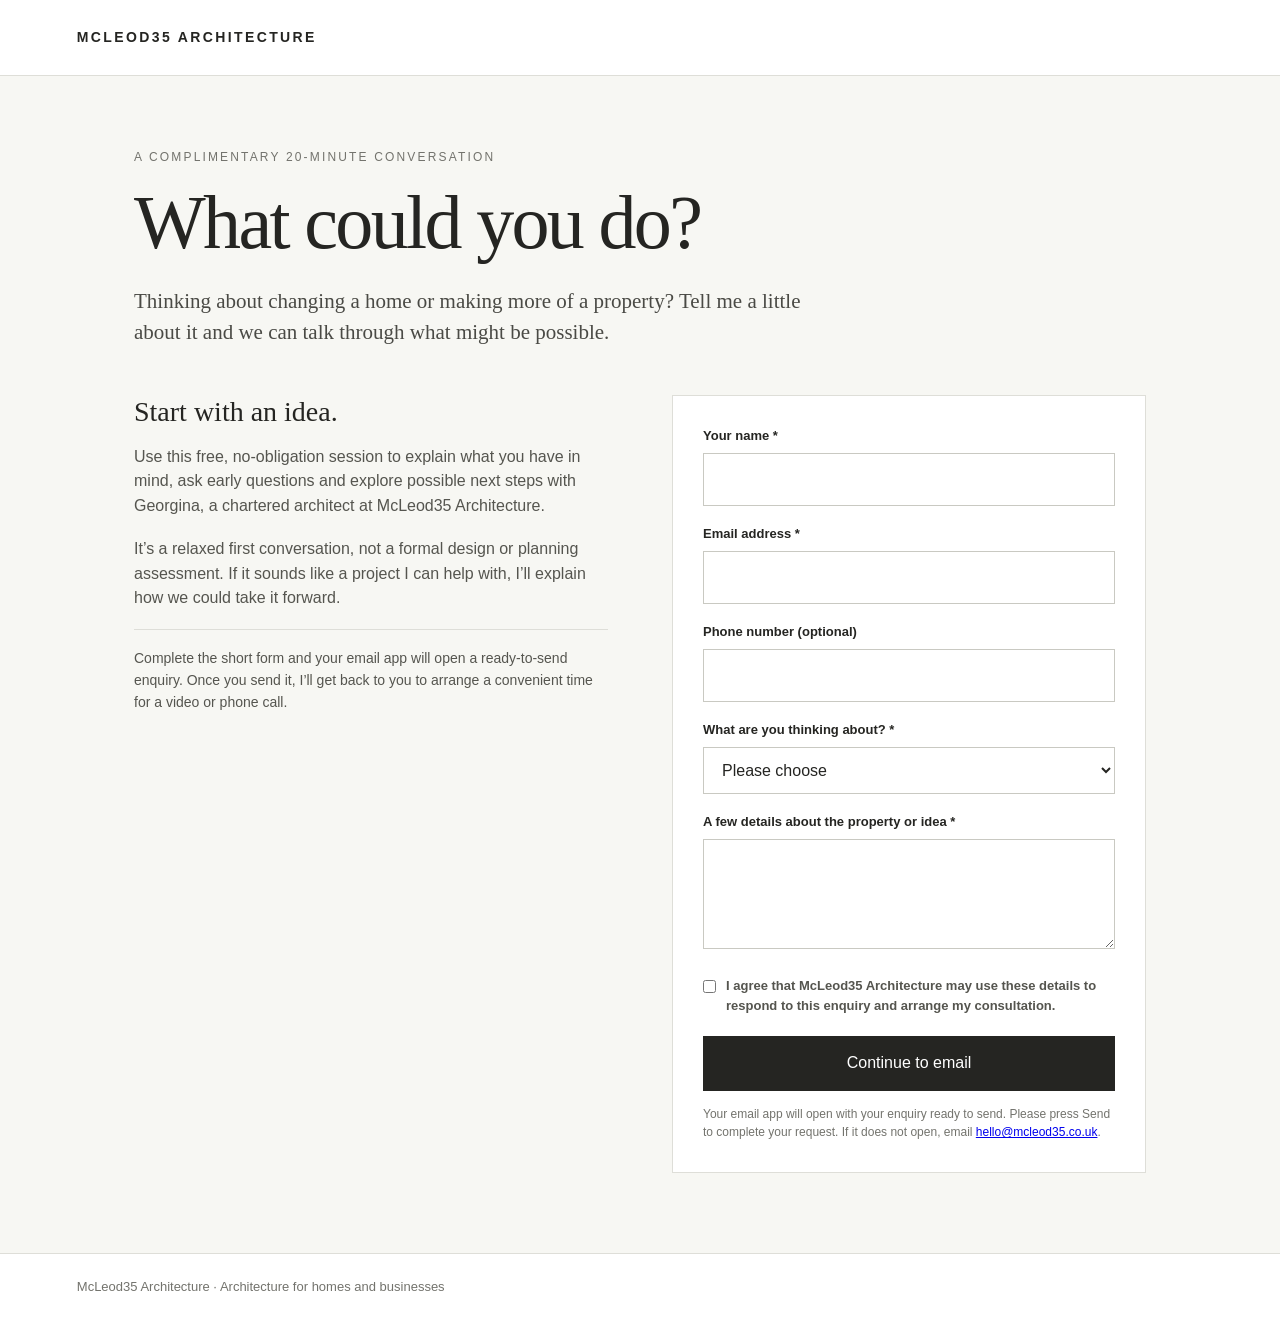
==== what-could-you-do.html @ c39d5f46 "Add files via upload" ====
<!doctype html>
<html lang="en">
<head>
  <meta charset="utf-8">
  <meta name="viewport" content="width=device-width, initial-scale=1">
  <meta name="robots" content="noindex, nofollow">
  <meta name="description" content="Book a free 20-minute What could you do? consultation with McLeod35 Architecture.">
  <title>What could you do? | McLeod35 Architecture</title>
  <style>
    :root{--ink:#252522;--muted:#73736d;--line:#deded8;--paper:#f7f7f3;--accent:#a9a58e;--white:#fff}
    *{box-sizing:border-box}
    body{margin:0;background:var(--paper);color:var(--ink);font:16px/1.55 Inter,Arial,sans-serif}
    .top{padding:25px 6vw;border-bottom:1px solid var(--line);background:var(--white)}
    .brand{font-size:14px;letter-spacing:.17em;text-transform:uppercase;font-weight:600;text-decoration:none;color:inherit}
    main{max-width:1060px;margin:0 auto;padding:72px 24px 80px}
    .eyebrow{font-size:12px;letter-spacing:.18em;text-transform:uppercase;color:var(--muted);margin:0 0 18px}
    h1{font-family:Georgia,serif;font-weight:400;letter-spacing:-.035em;font-size:clamp(42px,7vw,76px);line-height:1.02;max-width:720px;margin:0 0 24px}
    .intro{font-family:Georgia,serif;font-size:21px;line-height:1.5;max-width:670px;color:#4a4a45;margin:0 0 46px}
    .layout{display:grid;grid-template-columns:1fr 1fr;gap:64px;align-items:start}
    h2{font:400 28px/1.2 Georgia,serif;margin:0 0 16px}
    .details p{color:#55554f;margin:0 0 18px}
    .note{border-top:1px solid var(--line);padding-top:18px;margin-top:26px;color:var(--muted);font-size:14px}
    form{background:var(--white);padding:30px;border:1px solid var(--line)}
    label{display:block;font-size:13px;font-weight:600;margin:0 0 7px}
    input,select,textarea{width:100%;border:1px solid #c9c9c2;background:#fff;border-radius:0;padding:13px 14px;font:inherit;color:var(--ink);margin-bottom:18px}
    input:focus,select:focus,textarea:focus{outline:2px solid var(--accent);outline-offset:1px}
    textarea{min-height:110px;resize:vertical}
    .consent{display:flex;gap:10px;align-items:flex-start;font-size:13px;color:#55554f;margin:1px 0 20px}
    .consent input{width:auto;margin:4px 0 0;flex:none}
    button{border:0;background:var(--ink);color:white;padding:15px 22px;font:inherit;cursor:pointer;width:100%}
    button:hover{background:#44443f}
    .small{font-size:12px;color:var(--muted);margin:14px 0 0}
    footer{border-top:1px solid var(--line);padding:23px 6vw;color:var(--muted);font-size:13px;background:var(--white)}
    .hp{position:absolute;left:-10000px;width:1px;height:1px;overflow:hidden}
    @media(max-width:720px){main{padding-top:48px}.layout{grid-template-columns:1fr;gap:32px}form{padding:22px}.intro{font-size:19px}}
  </style>
</head>
<body>
  <header class="top"><a class="brand" href="https://www.mcleod35.co.uk/">McLeod35 Architecture</a></header>
  <main>
    <p class="eyebrow">A complimentary 20-minute conversation</p>
    <h1>What could you do?</h1>
    <p class="intro">Thinking about changing a home or making more of a property? Tell me a little about it and we can talk through what might be possible.</p>
    <div class="layout">
      <section class="details">
        <h2>Start with an idea.</h2>
        <p>Use this free, no-obligation session to explain what you have in mind, ask early questions and explore possible next steps with Georgina, a chartered architect at McLeod35 Architecture.</p>
        <p>It’s a relaxed first conversation, not a formal design or planning assessment. If it sounds like a project I can help with, I’ll explain how we could take it forward.</p>
        <p class="note">Complete the short form and your email app will open a ready-to-send enquiry. Once you send it, I’ll get back to you to arrange a convenient time for a video or phone call.</p>
      </section>
      <form id="booking-form">
        <label for="name">Your name *</label>
        <input id="name" name="name" autocomplete="name" required>
        <label for="email">Email address *</label>
        <input id="email" name="email" type="email" autocomplete="email" required>
        <label for="phone">Phone number (optional)</label>
        <input id="phone" name="phone" type="tel" autocomplete="tel">
        <label for="interest">What are you thinking about? *</label>
        <select id="interest" name="interest" required>
          <option value="" selected disabled>Please choose</option>
          <option>Extension or loft conversion</option>
          <option>Renovation or reconfiguration</option>
          <option>Buying a property and exploring its potential</option>
          <option>Developing a plot or property</option>
          <option>Something else</option>
        </select>
        <label for="message">A few details about the property or idea *</label>
        <textarea id="message" name="message" maxlength="1500" required></textarea>
        <label class="consent"><input id="consent" type="checkbox" required><span>I agree that McLeod35 Architecture may use these details to respond to this enquiry and arrange my consultation.</span></label>
        <button type="submit">Continue to email</button>
        <p class="small">Your email app will open with your enquiry ready to send. Please press Send to complete your request. If it does not open, email <a href="mailto:hello@mcleod35.co.uk">hello@mcleod35.co.uk</a>.</p>
      </form>
    </div>
  </main>
  <footer>McLeod35 Architecture · Architecture for homes and businesses</footer>
  <script>
    document.getElementById('booking-form').addEventListener('submit', function (event) {
      event.preventDefault();
      const name = document.getElementById('name').value.trim();
      const email = document.getElementById('email').value.trim();
      const phone = document.getElementById('phone').value.trim() || 'Not provided';
      const interest = document.getElementById('interest').value;
      const details = document.getElementById('message').value.trim();
      const subject = encodeURIComponent('Free What could you do? consultation request');
      const body = encodeURIComponent(
        'Name: ' + name + '\nEmail: ' + email + '\nPhone: ' + phone + '\nProject: ' + interest + '\nDetails: ' + details + '\n\nConsent: The sender agreed that McLeod35 Architecture may use these details to respond to the enquiry and arrange the consultation.'
      );
      window.location.href = 'mailto:hello@mcleod35.co.uk?subject=' + subject + '&body=' + body;
    });
  </script>
</body>
</html>
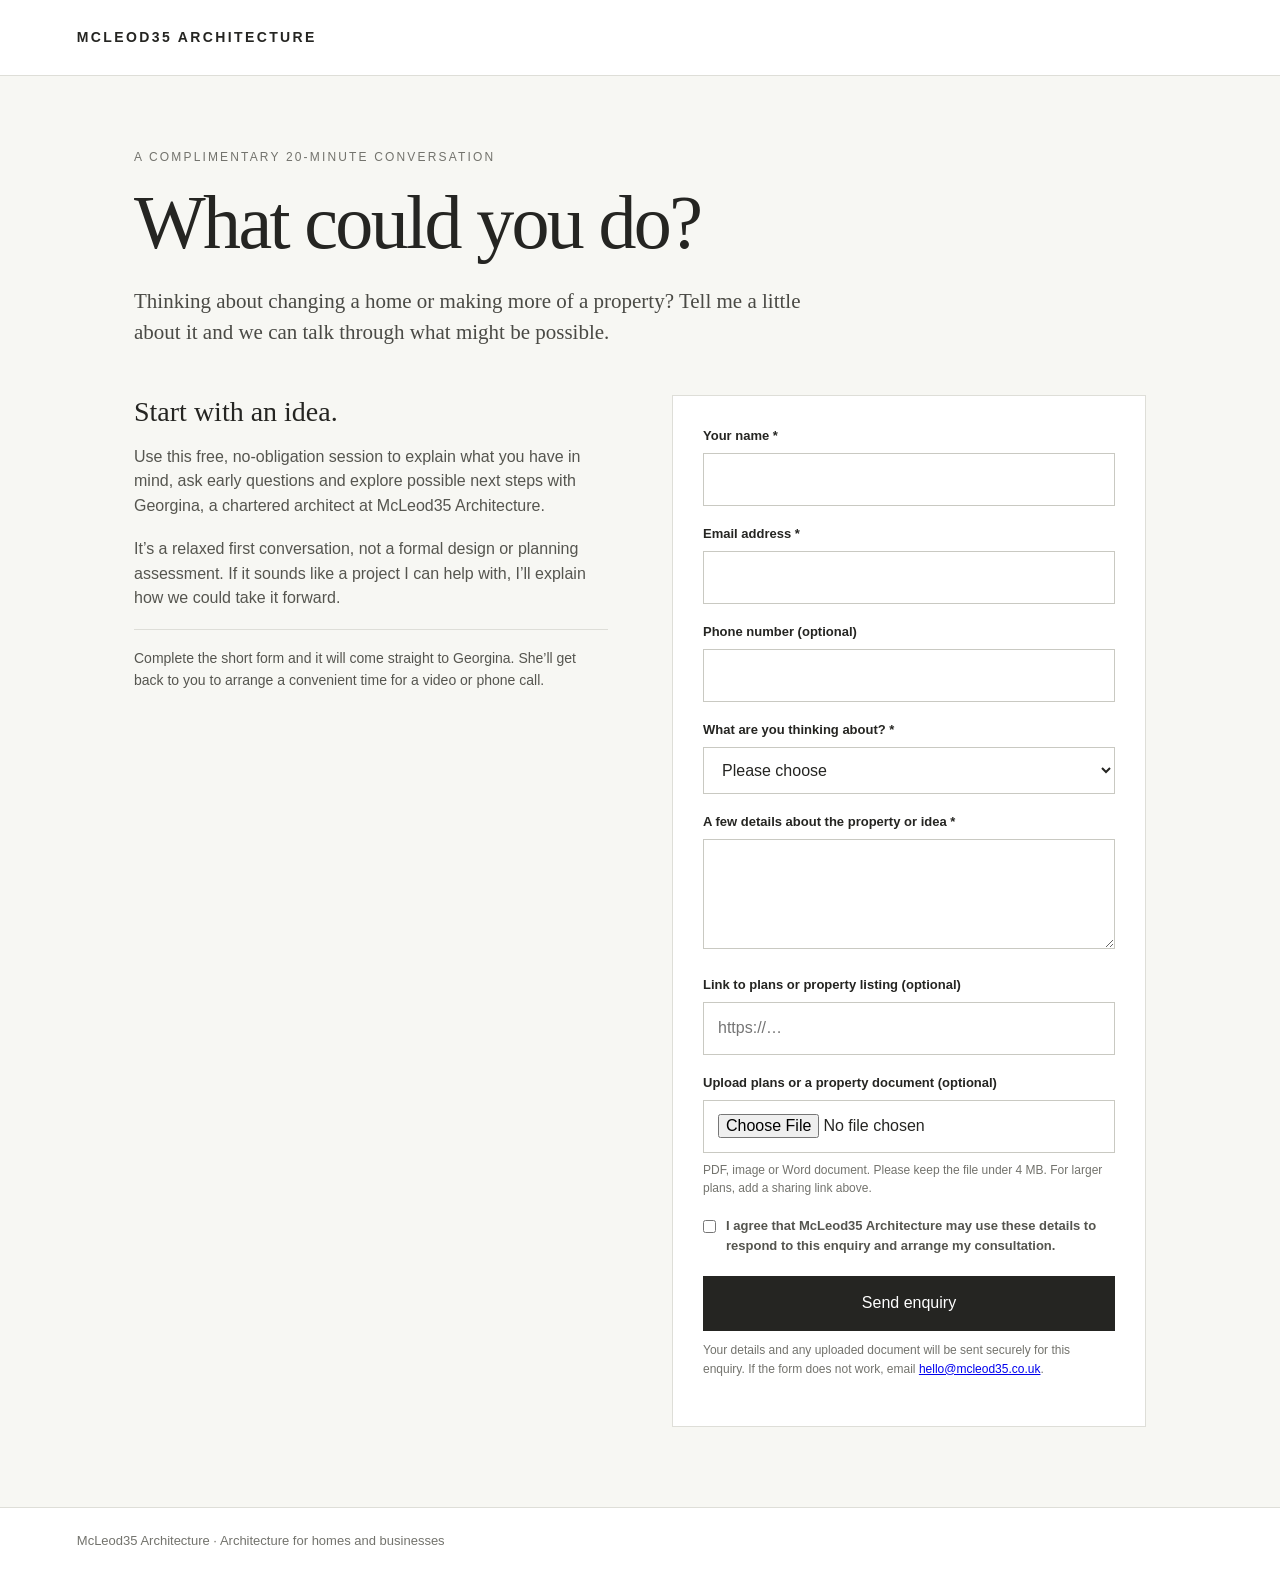
==== commit be920ba4: "Add files via upload" ====
--- a/what-could-you-do.html
+++ b/what-could-you-do.html
@@ -29,7 +29,9 @@
     .consent input{width:auto;margin:4px 0 0;flex:none}
     button{border:0;background:var(--ink);color:white;padding:15px 22px;font:inherit;cursor:pointer;width:100%}
     button:hover{background:#44443f}
-    .small{font-size:12px;color:var(--muted);margin:14px 0 0}
+    .small{font-size:12px;color:var(--muted);margin:10px 0 18px}
+    .upload-help{font-size:12px;color:var(--muted);margin:-10px 0 18px}
+    .status{font-size:14px;color:#8b2d20;margin:0 0 14px}
     footer{border-top:1px solid var(--line);padding:23px 6vw;color:var(--muted);font-size:13px;background:var(--white)}
     .hp{position:absolute;left:-10000px;width:1px;height:1px;overflow:hidden}
     @media(max-width:720px){main{padding-top:48px}.layout{grid-template-columns:1fr;gap:32px}form{padding:22px}.intro{font-size:19px}}
@@ -46,9 +48,13 @@
         <h2>Start with an idea.</h2>
         <p>Use this free, no-obligation session to explain what you have in mind, ask early questions and explore possible next steps with Georgina, a chartered architect at McLeod35 Architecture.</p>
         <p>It’s a relaxed first conversation, not a formal design or planning assessment. If it sounds like a project I can help with, I’ll explain how we could take it forward.</p>
-        <p class="note">Complete the short form and your email app will open a ready-to-send enquiry. Once you send it, I’ll get back to you to arrange a convenient time for a video or phone call.</p>
+        <p class="note">Complete the short form and it will come straight to Georgina. She’ll get back to you to arrange a convenient time for a video or phone call.</p>
       </section>
-      <form id="booking-form">
+      <form id="booking-form" action="https://formsubmit.app/f/zhx96sdtwt" method="POST" enctype="multipart/form-data">
+        <input type="hidden" name="_subject" value="New What could you do? consultation request">
+        <input type="hidden" name="_replyto" id="replyto-field">
+        <input type="hidden" name="_format" value="plain">
+        <div class="hp" aria-hidden="true"><label for="website-check">Leave this field empty</label><input id="website-check" name="_gotcha" tabindex="-1" autocomplete="off"></div>
         <label for="name">Your name *</label>
         <input id="name" name="name" autocomplete="name" required>
         <label for="email">Email address *</label>
@@ -66,27 +72,35 @@
         </select>
         <label for="message">A few details about the property or idea *</label>
         <textarea id="message" name="message" maxlength="1500" required></textarea>
-        <label class="consent"><input id="consent" type="checkbox" required><span>I agree that McLeod35 Architecture may use these details to respond to this enquiry and arrange my consultation.</span></label>
-        <button type="submit">Continue to email</button>
-        <p class="small">Your email app will open with your enquiry ready to send. Please press Send to complete your request. If it does not open, email <a href="mailto:hello@mcleod35.co.uk">hello@mcleod35.co.uk</a>.</p>
+        <label for="plans-link">Link to plans or property listing (optional)</label>
+        <input id="plans-link" name="plans_link" type="url" placeholder="https://…" inputmode="url">
+        <label for="plans-file">Upload plans or a property document (optional)</label>
+        <input id="plans-file" name="plans_document" type="file" accept=".pdf,.jpg,.jpeg,.png,.doc,.docx">
+        <p class="upload-help">PDF, image or Word document. Please keep the file under 4 MB. For larger plans, add a sharing link above.</p>
+        <label class="consent"><input id="consent" name="consent" type="checkbox" value="Agreed" required><span>I agree that McLeod35 Architecture may use these details to respond to this enquiry and arrange my consultation.</span></label>
+        <p id="form-status" class="status" role="alert" hidden></p>
+        <button type="submit">Send enquiry</button>
+        <p class="small">Your details and any uploaded document will be sent securely for this enquiry. If the form does not work, email <a href="mailto:hello@mcleod35.co.uk">hello@mcleod35.co.uk</a>.</p>
       </form>
     </div>
   </main>
   <footer>McLeod35 Architecture · Architecture for homes and businesses</footer>
   <script>
-    document.getElementById('booking-form').addEventListener('submit', function (event) {
-      event.preventDefault();
-      const name = document.getElementById('name').value.trim();
-      const email = document.getElementById('email').value.trim();
-      const phone = document.getElementById('phone').value.trim() || 'Not provided';
-      const interest = document.getElementById('interest').value;
-      const details = document.getElementById('message').value.trim();
-      const subject = encodeURIComponent('Free What could you do? consultation request');
-      const body = encodeURIComponent(
-        'Name: ' + name + '\nEmail: ' + email + '\nPhone: ' + phone + '\nProject: ' + interest + '\nDetails: ' + details + '\n\nConsent: The sender agreed that McLeod35 Architecture may use these details to respond to the enquiry and arrange the consultation.'
-      );
-      window.location.href = 'mailto:hello@mcleod35.co.uk?subject=' + subject + '&body=' + body;
-    });
+    (function () {
+      var form = document.getElementById('booking-form');
+      var email = document.getElementById('email');
+      var replyTo = document.getElementById('replyto-field');
+      var file = document.getElementById('plans-file');
+      var status = document.getElementById('form-status');
+      form.addEventListener('submit', function (event) {
+        replyTo.value = email.value.trim();
+        if (file.files.length && file.files[0].size > 4 * 1024 * 1024) {
+          event.preventDefault();
+          status.textContent = 'That file is over 4 MB. Please add a sharing link to your plans instead.';
+          status.hidden = false;
+        }
+      });
+    }());
   </script>
 </body>
 </html>
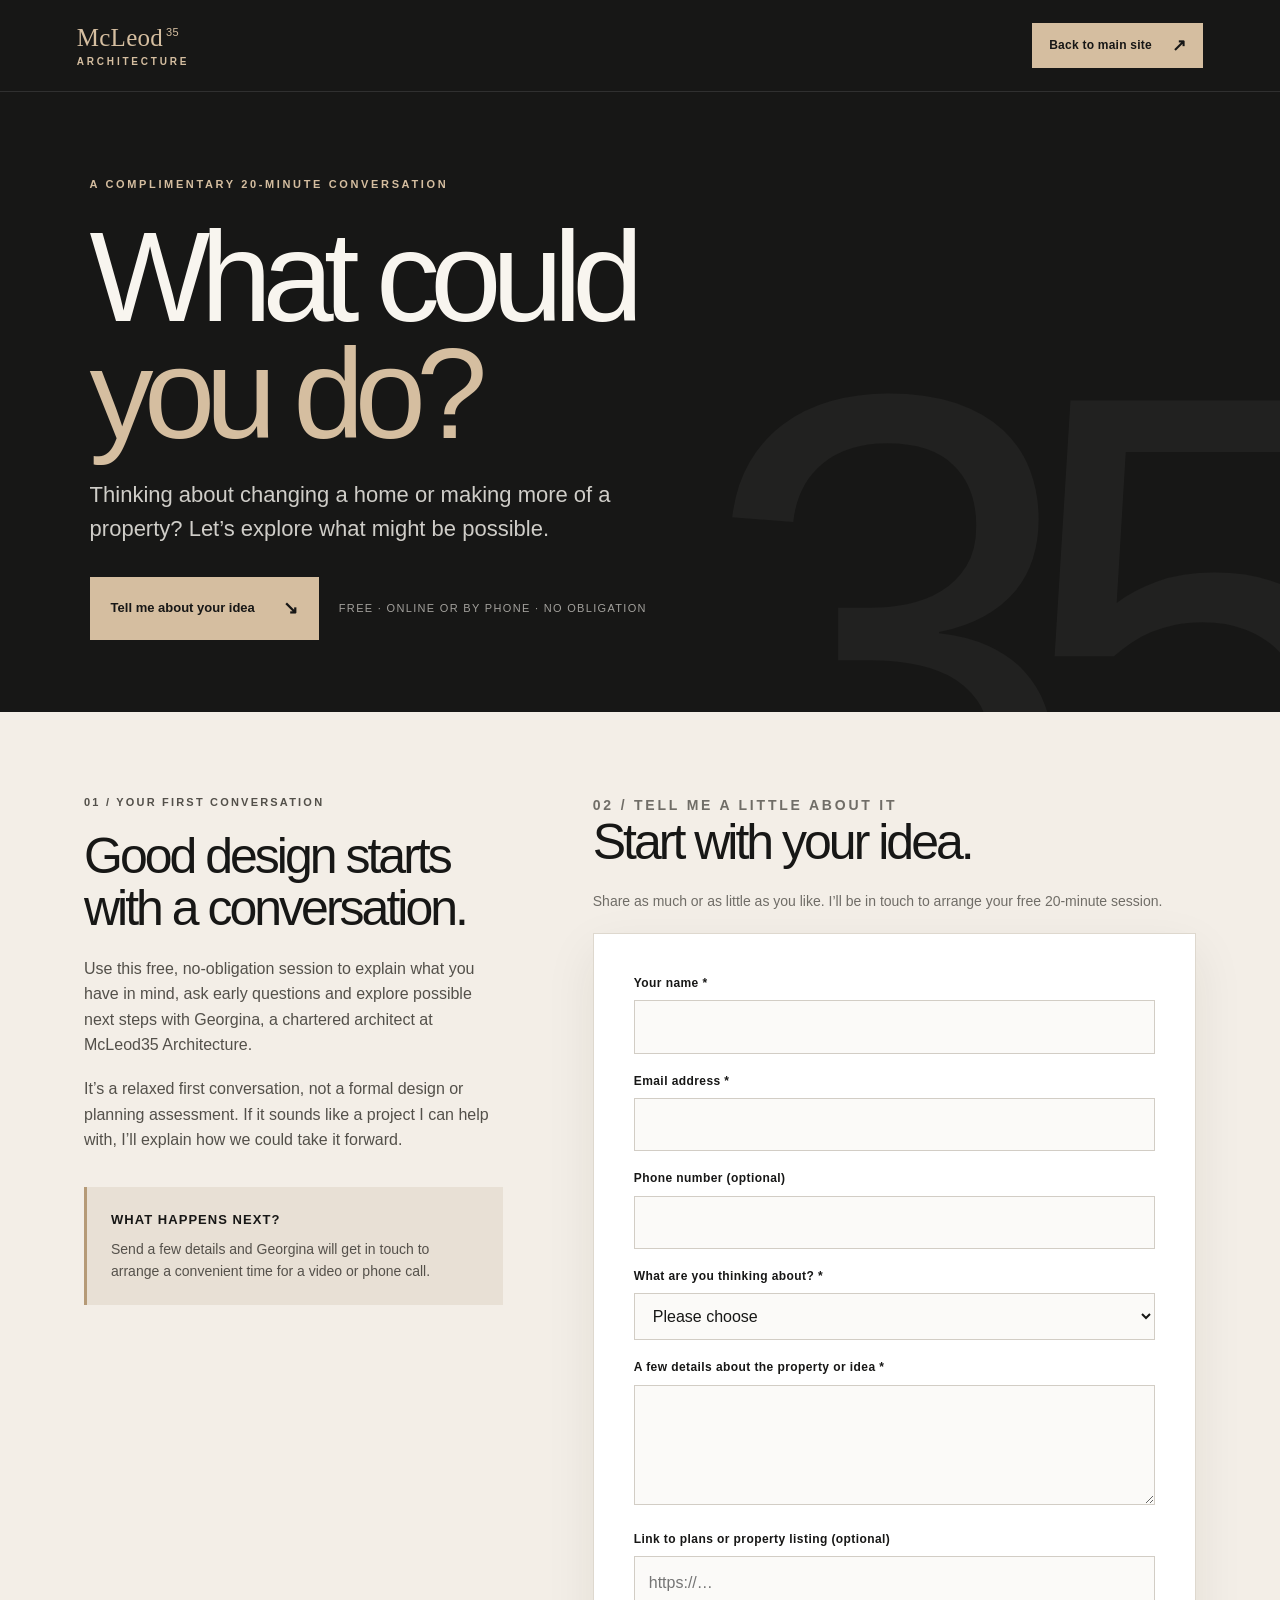
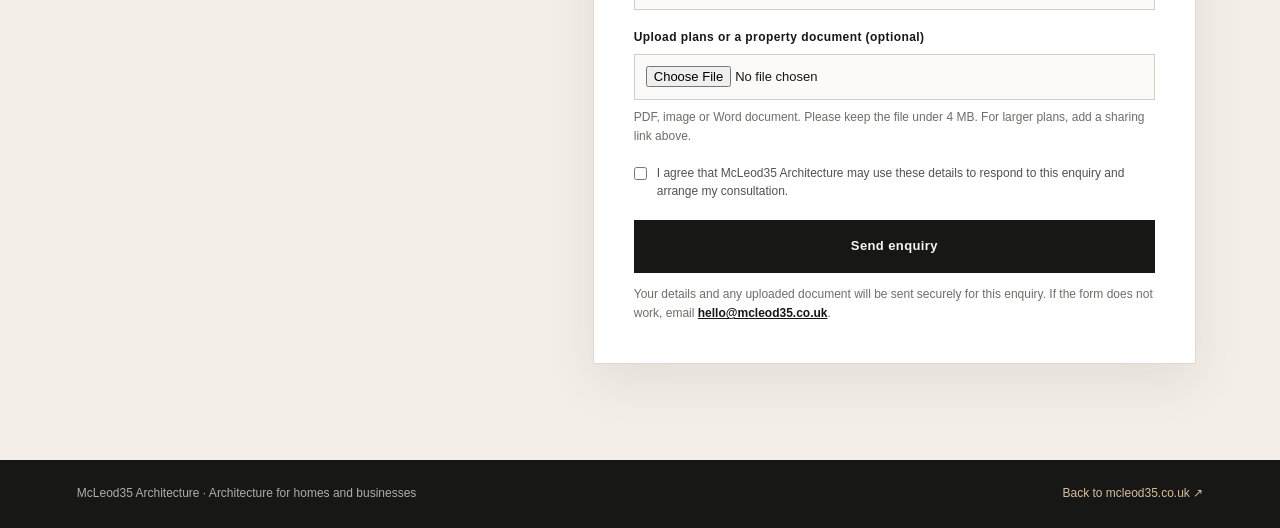
==== commit 90c73133: "Add files via upload" ====
--- a/what-could-you-do.html
+++ b/what-could-you-do.html
@@ -7,49 +7,88 @@
   <meta name="description" content="Book a free 20-minute What could you do? consultation with McLeod35 Architecture.">
   <title>What could you do? | McLeod35 Architecture</title>
   <style>
-    :root{--ink:#252522;--muted:#73736d;--line:#deded8;--paper:#f7f7f3;--accent:#a9a58e;--white:#fff}
+    :root{--ink:#171716;--paper:#f3eee7;--cream:#f8f5ef;--sand:#d5bea0;--muted:#706d67;--line:#ded8ce;--white:#fff}
     *{box-sizing:border-box}
-    body{margin:0;background:var(--paper);color:var(--ink);font:16px/1.55 Inter,Arial,sans-serif}
-    .top{padding:25px 6vw;border-bottom:1px solid var(--line);background:var(--white)}
-    .brand{font-size:14px;letter-spacing:.17em;text-transform:uppercase;font-weight:600;text-decoration:none;color:inherit}
-    main{max-width:1060px;margin:0 auto;padding:72px 24px 80px}
-    .eyebrow{font-size:12px;letter-spacing:.18em;text-transform:uppercase;color:var(--muted);margin:0 0 18px}
-    h1{font-family:Georgia,serif;font-weight:400;letter-spacing:-.035em;font-size:clamp(42px,7vw,76px);line-height:1.02;max-width:720px;margin:0 0 24px}
-    .intro{font-family:Georgia,serif;font-size:21px;line-height:1.5;max-width:670px;color:#4a4a45;margin:0 0 46px}
-    .layout{display:grid;grid-template-columns:1fr 1fr;gap:64px;align-items:start}
-    h2{font:400 28px/1.2 Georgia,serif;margin:0 0 16px}
-    .details p{color:#55554f;margin:0 0 18px}
-    .note{border-top:1px solid var(--line);padding-top:18px;margin-top:26px;color:var(--muted);font-size:14px}
-    form{background:var(--white);padding:30px;border:1px solid var(--line)}
-    label{display:block;font-size:13px;font-weight:600;margin:0 0 7px}
-    input,select,textarea{width:100%;border:1px solid #c9c9c2;background:#fff;border-radius:0;padding:13px 14px;font:inherit;color:var(--ink);margin-bottom:18px}
-    input:focus,select:focus,textarea:focus{outline:2px solid var(--accent);outline-offset:1px}
-    textarea{min-height:110px;resize:vertical}
-    .consent{display:flex;gap:10px;align-items:flex-start;font-size:13px;color:#55554f;margin:1px 0 20px}
-    .consent input{width:auto;margin:4px 0 0;flex:none}
-    button{border:0;background:var(--ink);color:white;padding:15px 22px;font:inherit;cursor:pointer;width:100%}
-    button:hover{background:#44443f}
-    .small{font-size:12px;color:var(--muted);margin:10px 0 18px}
+    html{scroll-behavior:smooth}
+    body{margin:0;background:var(--paper);color:var(--ink);font:16px/1.6 Arial,Helvetica,sans-serif}
+    a{color:inherit}
+    .top{min-height:92px;padding:18px clamp(22px,6vw,88px);display:flex;align-items:center;justify-content:space-between;gap:24px;background:var(--ink);color:var(--cream);border-bottom:1px solid rgba(255,255,255,.11)}
+    .brand{display:inline-flex;flex-direction:column;align-items:flex-start;text-decoration:none;color:var(--sand);line-height:1}
+    .brand-main{font-family:Georgia,serif;font-size:25px;letter-spacing:.01em}
+    .brand-main small{font:400 11px/1 Arial,Helvetica,sans-serif;vertical-align:super;margin-left:3px;letter-spacing:.03em}
+    .brand strong{font-size:10px;letter-spacing:.28em;margin-top:7px}
+    .back-link{display:inline-flex;align-items:center;gap:20px;padding:13px 17px;background:var(--sand);color:var(--ink);text-decoration:none;font-size:12px;font-weight:700;letter-spacing:.02em;transition:background .2s,transform .2s}
+    .back-link:hover{background:#e7d4bb;transform:translateY(-2px)}
+    .back-link span{font-size:17px;line-height:1}
+    .hero{position:relative;isolation:isolate;overflow:hidden;min-height:570px;padding:84px clamp(24px,7vw,104px) 72px;background:var(--ink);color:var(--cream);display:flex;align-items:center}
+    .hero:after{content:"35";position:absolute;z-index:-1;right:-.07em;bottom:-.29em;color:rgba(255,255,255,.045);font:500 clamp(350px,54vw,720px)/.8 Arial,Helvetica,sans-serif;letter-spacing:-.1em;pointer-events:none}
+    .hero-content{max-width:870px}
+    .eyebrow{font-size:11px;letter-spacing:.24em;text-transform:uppercase;color:var(--sand);font-weight:700;margin:0 0 24px}
+    h1{font-weight:400;letter-spacing:-.075em;font-size:clamp(62px,10vw,132px);line-height:.92;max-width:900px;margin:0 0 25px}
+    h1 span{color:var(--sand)}
+    .intro{font-size:clamp(18px,2vw,22px);line-height:1.55;max-width:600px;color:rgba(248,245,239,.82);margin:0 0 31px}
+    .hero-actions{display:flex;align-items:center;gap:20px;flex-wrap:wrap}
+    .hero-cta{display:inline-flex;align-items:center;gap:28px;padding:17px 21px;background:var(--sand);color:var(--ink);text-decoration:none;font-size:13px;font-weight:700}
+    .hero-cta span{font-size:18px}
+    .hero-meta{color:rgba(248,245,239,.62);font-size:11px;letter-spacing:.12em;text-transform:uppercase}
+    main{max-width:1240px;margin:0 auto;padding:82px clamp(22px,5vw,72px) 96px}
+    .layout{display:grid;grid-template-columns:minmax(250px,.82fr) minmax(0,1.18fr);gap:clamp(34px,7vw,100px);align-items:start}
+    .section-index{font-size:11px;letter-spacing:.2em;text-transform:uppercase;color:#8e806d;margin:0 0 18px;font-weight:700}
+    h2{font-size:clamp(32px,4vw,50px);font-weight:400;line-height:1.04;letter-spacing:-.06em;margin:0 0 22px}
+    .details p{color:#53504a;margin:0 0 18px}
+    .session-card{margin-top:34px;padding:23px 24px;background:#e8e0d5;border-left:3px solid #b59a77}
+    .session-card strong{display:block;font-size:13px;letter-spacing:.08em;text-transform:uppercase;margin-bottom:7px}
+    .session-card p{font-size:14px;margin:0;color:#55514b}
+    .form-heading{margin-bottom:20px}
+    .form-heading p{margin:0;color:var(--muted);font-size:14px}
+    form{background:var(--white);padding:clamp(22px,4vw,40px);border:1px solid var(--line);box-shadow:0 18px 48px rgba(44,38,29,.08)}
+    label{display:block;font-size:12px;font-weight:700;letter-spacing:.035em;margin:0 0 7px}
+    input,select,textarea{width:100%;border:1px solid #d2cdc5;background:#fbfaf8;border-radius:0;padding:13px 14px;font:inherit;color:var(--ink);margin-bottom:18px}
+    input:focus,select:focus,textarea:focus{outline:2px solid #b59a77;outline-offset:1px;background:#fff}
+    input[type=file]{padding:11px;background:#fbfaf8;font-size:13px}
+    textarea{min-height:120px;resize:vertical}
+    .consent{display:flex;gap:10px;align-items:flex-start;font-size:12px;line-height:1.5;color:#55514b;margin:2px 0 20px;letter-spacing:0;font-weight:400}
+    .consent input{width:auto;margin:3px 0 0;flex:none}
+    button{border:0;background:var(--ink);color:var(--cream);padding:16px 22px;font:inherit;font-size:13px;font-weight:700;letter-spacing:.03em;cursor:pointer;width:100%;transition:background .2s}
+    button:hover{background:#393833}
+    .small{font-size:12px;color:var(--muted);margin:12px 0 0}
+    .small a{color:var(--ink);font-weight:700}
     .upload-help{font-size:12px;color:var(--muted);margin:-10px 0 18px}
     .status{font-size:14px;color:#8b2d20;margin:0 0 14px}
-    footer{border-top:1px solid var(--line);padding:23px 6vw;color:var(--muted);font-size:13px;background:var(--white)}
+    footer{padding:24px clamp(22px,6vw,88px);display:flex;justify-content:space-between;gap:18px;flex-wrap:wrap;color:rgba(248,245,239,.68);font-size:12px;background:var(--ink)}
+    footer a{color:var(--sand);text-decoration:none}
     .hp{position:absolute;left:-10000px;width:1px;height:1px;overflow:hidden}
-    @media(max-width:720px){main{padding-top:48px}.layout{grid-template-columns:1fr;gap:32px}form{padding:22px}.intro{font-size:19px}}
+    @media(max-width:760px){.top{min-height:78px}.brand-main{font-size:22px}.back-link{padding:12px;gap:10px}.hero{min-height:510px;padding-top:68px;padding-bottom:62px}.hero:after{right:-.2em;bottom:-.15em;font-size:430px}h1{font-size:clamp(60px,14vw,100px)}main{padding-top:58px;padding-bottom:68px}.layout{grid-template-columns:1fr;gap:42px}}
+    @media(max-width:430px){.back-link{font-size:0}.back-link span{font-size:18px}.hero-meta{width:100%}.hero-actions{gap:14px}}
   </style>
 </head>
 <body>
-  <header class="top"><a class="brand" href="https://www.mcleod35.co.uk/">McLeod35 Architecture</a></header>
+  <header class="top">
+    <a class="brand" href="https://www.mcleod35.co.uk/" aria-label="McLeod35 Architecture, home"><span class="brand-main">McLeod<small>35</small></span><strong>ARCHITECTURE</strong></a>
+    <a class="back-link" href="https://www.mcleod35.co.uk/">Back to main site <span aria-hidden="true">↗</span></a>
+  </header>
+  <section class="hero" aria-labelledby="hero-title">
+    <div class="hero-content">
+      <p class="eyebrow">A complimentary 20-minute conversation</p>
+      <h1 id="hero-title">What could<br><span>you do?</span></h1>
+      <p class="intro">Thinking about changing a home or making more of a property? Let’s explore what might be possible.</p>
+      <div class="hero-actions">
+        <a class="hero-cta" href="#booking">Tell me about your idea <span aria-hidden="true">↘</span></a>
+        <span class="hero-meta">Free · Online or by phone · No obligation</span>
+      </div>
+    </div>
+  </section>
   <main>
-    <p class="eyebrow">A complimentary 20-minute conversation</p>
-    <h1>What could you do?</h1>
-    <p class="intro">Thinking about changing a home or making more of a property? Tell me a little about it and we can talk through what might be possible.</p>
     <div class="layout">
       <section class="details">
-        <h2>Start with an idea.</h2>
+        <p class="section-index">01 / Your first conversation</p>
+        <h2>Good design starts with a conversation.</h2>
         <p>Use this free, no-obligation session to explain what you have in mind, ask early questions and explore possible next steps with Georgina, a chartered architect at McLeod35 Architecture.</p>
         <p>It’s a relaxed first conversation, not a formal design or planning assessment. If it sounds like a project I can help with, I’ll explain how we could take it forward.</p>
-        <p class="note">Complete the short form and it will come straight to Georgina. She’ll get back to you to arrange a convenient time for a video or phone call.</p>
+        <div class="session-card"><strong>What happens next?</strong><p>Send a few details and Georgina will get in touch to arrange a convenient time for a video or phone call.</p></div>
       </section>
+      <section id="booking" aria-labelledby="form-title">
+      <div class="form-heading"><p class="section-index">02 / Tell me a little about it</p><h2 id="form-title">Start with your idea.</h2><p>Share as much or as little as you like. I’ll be in touch to arrange your free 20-minute session.</p></div>
       <form id="booking-form" action="https://formsubmit.app/f/zhx96sdtwt" method="POST" enctype="multipart/form-data">
         <input type="hidden" name="_subject" value="New What could you do? consultation request">
         <input type="hidden" name="_replyto" id="replyto-field">
@@ -82,9 +121,10 @@
         <button type="submit">Send enquiry</button>
         <p class="small">Your details and any uploaded document will be sent securely for this enquiry. If the form does not work, email <a href="mailto:hello@mcleod35.co.uk">hello@mcleod35.co.uk</a>.</p>
       </form>
+      </section>
     </div>
   </main>
-  <footer>McLeod35 Architecture · Architecture for homes and businesses</footer>
+  <footer><span>McLeod35 Architecture · Architecture for homes and businesses</span><a href="https://www.mcleod35.co.uk/">Back to mcleod35.co.uk ↗</a></footer>
   <script>
     (function () {
       var form = document.getElementById('booking-form');
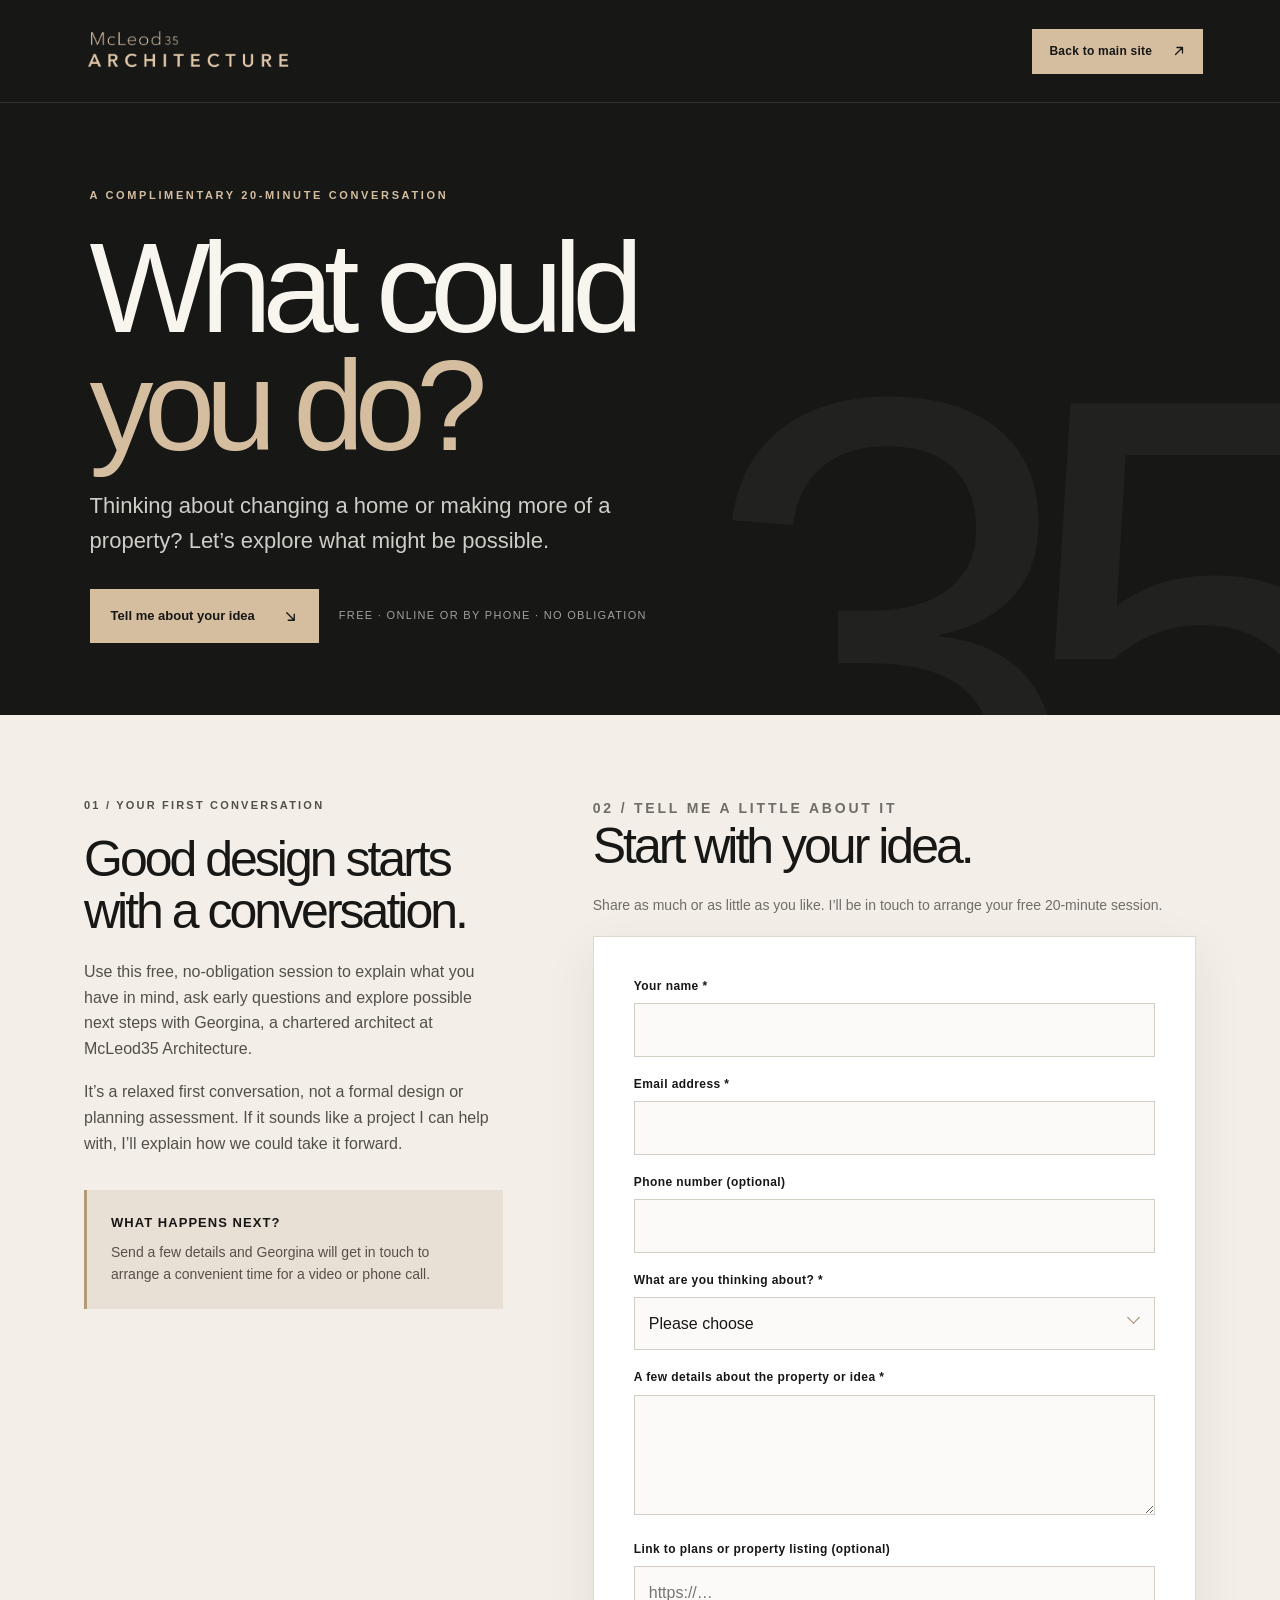
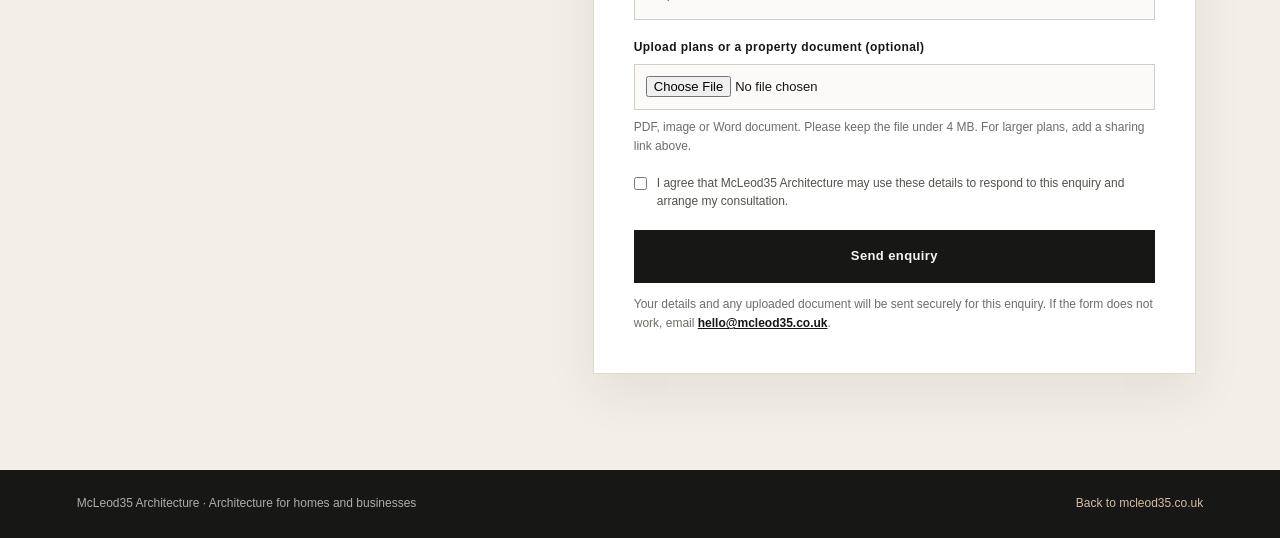
==== commit 6653c881: "Add files via upload" ====
--- a/what-could-you-do.html
+++ b/what-could-you-do.html
@@ -13,13 +13,13 @@
     body{margin:0;background:var(--paper);color:var(--ink);font:16px/1.6 Arial,Helvetica,sans-serif}
     a{color:inherit}
     .top{min-height:92px;padding:18px clamp(22px,6vw,88px);display:flex;align-items:center;justify-content:space-between;gap:24px;background:var(--ink);color:var(--cream);border-bottom:1px solid rgba(255,255,255,.11)}
-    .brand{display:inline-flex;flex-direction:column;align-items:flex-start;text-decoration:none;color:var(--sand);line-height:1}
-    .brand-main{font-family:Georgia,serif;font-size:25px;letter-spacing:.01em}
-    .brand-main small{font:400 11px/1 Arial,Helvetica,sans-serif;vertical-align:super;margin-left:3px;letter-spacing:.03em}
-    .brand strong{font-size:10px;letter-spacing:.28em;margin-top:7px}
+    .brand{display:inline-flex;align-items:center;text-decoration:none;line-height:1}
+    .brand img{display:block;width:min(225px,34vw);height:auto}
     .back-link{display:inline-flex;align-items:center;gap:20px;padding:13px 17px;background:var(--sand);color:var(--ink);text-decoration:none;font-size:12px;font-weight:700;letter-spacing:.02em;transition:background .2s,transform .2s}
     .back-link:hover{background:#e7d4bb;transform:translateY(-2px)}
-    .back-link span{font-size:17px;line-height:1}
+    .link-icon{display:inline-flex;width:14px;height:14px;flex:none}
+    .link-icon svg{display:block;width:100%;height:100%;overflow:visible}
+    .link-icon svg path{fill:none;stroke:currentColor;stroke-width:1.8;stroke-linecap:round;stroke-linejoin:round}
     .hero{position:relative;isolation:isolate;overflow:hidden;min-height:570px;padding:84px clamp(24px,7vw,104px) 72px;background:var(--ink);color:var(--cream);display:flex;align-items:center}
     .hero:after{content:"35";position:absolute;z-index:-1;right:-.07em;bottom:-.29em;color:rgba(255,255,255,.045);font:500 clamp(350px,54vw,720px)/.8 Arial,Helvetica,sans-serif;letter-spacing:-.1em;pointer-events:none}
     .hero-content{max-width:870px}
@@ -29,7 +29,7 @@
     .intro{font-size:clamp(18px,2vw,22px);line-height:1.55;max-width:600px;color:rgba(248,245,239,.82);margin:0 0 31px}
     .hero-actions{display:flex;align-items:center;gap:20px;flex-wrap:wrap}
     .hero-cta{display:inline-flex;align-items:center;gap:28px;padding:17px 21px;background:var(--sand);color:var(--ink);text-decoration:none;font-size:13px;font-weight:700}
-    .hero-cta span{font-size:18px}
+    .hero-cta .link-icon{width:15px;height:15px}
     .hero-meta{color:rgba(248,245,239,.62);font-size:11px;letter-spacing:.12em;text-transform:uppercase}
     main{max-width:1240px;margin:0 auto;padding:82px clamp(22px,5vw,72px) 96px}
     .layout{display:grid;grid-template-columns:minmax(250px,.82fr) minmax(0,1.18fr);gap:clamp(34px,7vw,100px);align-items:start}
@@ -44,6 +44,10 @@
     form{background:var(--white);padding:clamp(22px,4vw,40px);border:1px solid var(--line);box-shadow:0 18px 48px rgba(44,38,29,.08)}
     label{display:block;font-size:12px;font-weight:700;letter-spacing:.035em;margin:0 0 7px}
     input,select,textarea{width:100%;border:1px solid #d2cdc5;background:#fbfaf8;border-radius:0;padding:13px 14px;font:inherit;color:var(--ink);margin-bottom:18px}
+    .select-field{position:relative}
+    .select-field:after{content:"";position:absolute;right:17px;top:16px;width:8px;height:8px;border-right:1.5px solid #9a8060;border-bottom:1.5px solid #9a8060;transform:rotate(45deg);pointer-events:none}
+    .select-field select{appearance:none;-webkit-appearance:none;-moz-appearance:none;background-image:none;padding-right:44px}
+    .select-field select::-ms-expand{display:none}
     input:focus,select:focus,textarea:focus{outline:2px solid #b59a77;outline-offset:1px;background:#fff}
     input[type=file]{padding:11px;background:#fbfaf8;font-size:13px}
     textarea{min-height:120px;resize:vertical}
@@ -58,14 +62,14 @@
     footer{padding:24px clamp(22px,6vw,88px);display:flex;justify-content:space-between;gap:18px;flex-wrap:wrap;color:rgba(248,245,239,.68);font-size:12px;background:var(--ink)}
     footer a{color:var(--sand);text-decoration:none}
     .hp{position:absolute;left:-10000px;width:1px;height:1px;overflow:hidden}
-    @media(max-width:760px){.top{min-height:78px}.brand-main{font-size:22px}.back-link{padding:12px;gap:10px}.hero{min-height:510px;padding-top:68px;padding-bottom:62px}.hero:after{right:-.2em;bottom:-.15em;font-size:430px}h1{font-size:clamp(60px,14vw,100px)}main{padding-top:58px;padding-bottom:68px}.layout{grid-template-columns:1fr;gap:42px}}
-    @media(max-width:430px){.back-link{font-size:0}.back-link span{font-size:18px}.hero-meta{width:100%}.hero-actions{gap:14px}}
+    @media(max-width:760px){.top{min-height:78px}.brand img{width:min(205px,39vw)}.back-link{padding:12px;gap:10px}.hero{min-height:510px;padding-top:68px;padding-bottom:62px}.hero:after{right:-.2em;bottom:-.15em;font-size:430px}h1{font-size:clamp(50px,14vw,100px)}main{padding-top:58px;padding-bottom:68px}.layout{grid-template-columns:1fr;gap:42px}}
+    @media(max-width:430px){.top{padding:14px 16px;gap:10px}.brand img{width:min(165px,43vw)}.back-link{font-size:10px;padding:10px;gap:8px}.back-link .link-icon{width:12px;height:12px}.hero-meta{width:100%}.hero-actions{gap:14px}}
   </style>
 </head>
 <body>
   <header class="top">
-    <a class="brand" href="https://www.mcleod35.co.uk/" aria-label="McLeod35 Architecture, home"><span class="brand-main">McLeod<small>35</small></span><strong>ARCHITECTURE</strong></a>
-    <a class="back-link" href="https://www.mcleod35.co.uk/">Back to main site <span aria-hidden="true">↗</span></a>
+    <a class="brand" href="https://www.mcleod35.co.uk/" aria-label="McLeod35 Architecture, home"><img alt="McLeod35 Architecture" src="[data-uri]"></a>
+    <a class="back-link" href="https://www.mcleod35.co.uk/">Back to main site <span class="link-icon" aria-hidden="true"><svg viewBox="0 0 20 20"><path d="M5 15 15 5M7 5h8v8"></path></svg></span></a>
   </header>
   <section class="hero" aria-labelledby="hero-title">
     <div class="hero-content">
@@ -73,7 +77,7 @@
       <h1 id="hero-title">What could<br><span>you do?</span></h1>
       <p class="intro">Thinking about changing a home or making more of a property? Let’s explore what might be possible.</p>
       <div class="hero-actions">
-        <a class="hero-cta" href="#booking">Tell me about your idea <span aria-hidden="true">↘</span></a>
+        <a class="hero-cta" href="#booking">Tell me about your idea <span class="link-icon" aria-hidden="true"><svg viewBox="0 0 20 20"><path d="M5 5 15 15M7 15h8V7"></path></svg></span></a>
         <span class="hero-meta">Free · Online or by phone · No obligation</span>
       </div>
     </div>
@@ -101,14 +105,14 @@
         <label for="phone">Phone number (optional)</label>
         <input id="phone" name="phone" type="tel" autocomplete="tel">
         <label for="interest">What are you thinking about? *</label>
-        <select id="interest" name="interest" required>
+        <div class="select-field"><select id="interest" name="interest" required>
           <option value="" selected disabled>Please choose</option>
           <option>Extension or loft conversion</option>
           <option>Renovation or reconfiguration</option>
           <option>Buying a property and exploring its potential</option>
           <option>Developing a plot or property</option>
           <option>Something else</option>
-        </select>
+        </select></div>
         <label for="message">A few details about the property or idea *</label>
         <textarea id="message" name="message" maxlength="1500" required></textarea>
         <label for="plans-link">Link to plans or property listing (optional)</label>
@@ -124,7 +128,7 @@
       </section>
     </div>
   </main>
-  <footer><span>McLeod35 Architecture · Architecture for homes and businesses</span><a href="https://www.mcleod35.co.uk/">Back to mcleod35.co.uk ↗</a></footer>
+  <footer><span>McLeod35 Architecture · Architecture for homes and businesses</span><a href="https://www.mcleod35.co.uk/">Back to mcleod35.co.uk</a></footer>
   <script>
     (function () {
       var form = document.getElementById('booking-form');
